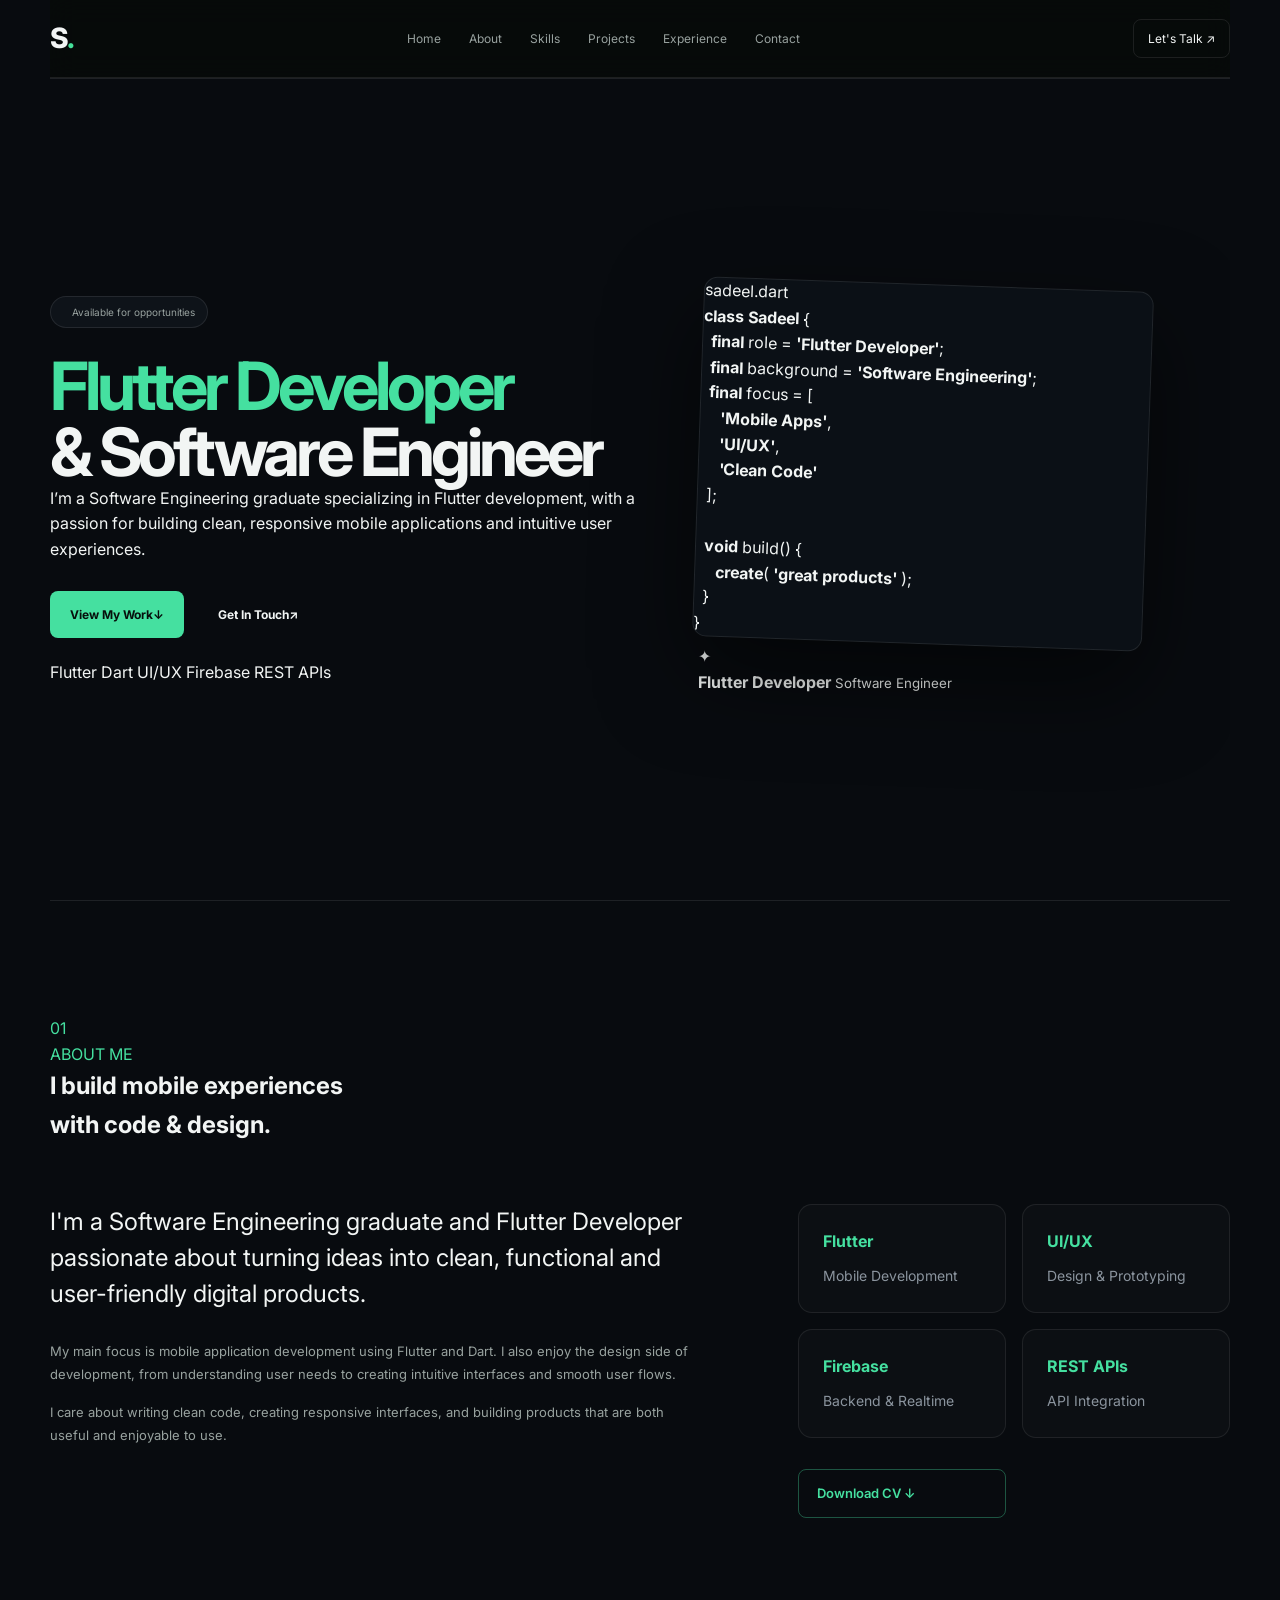
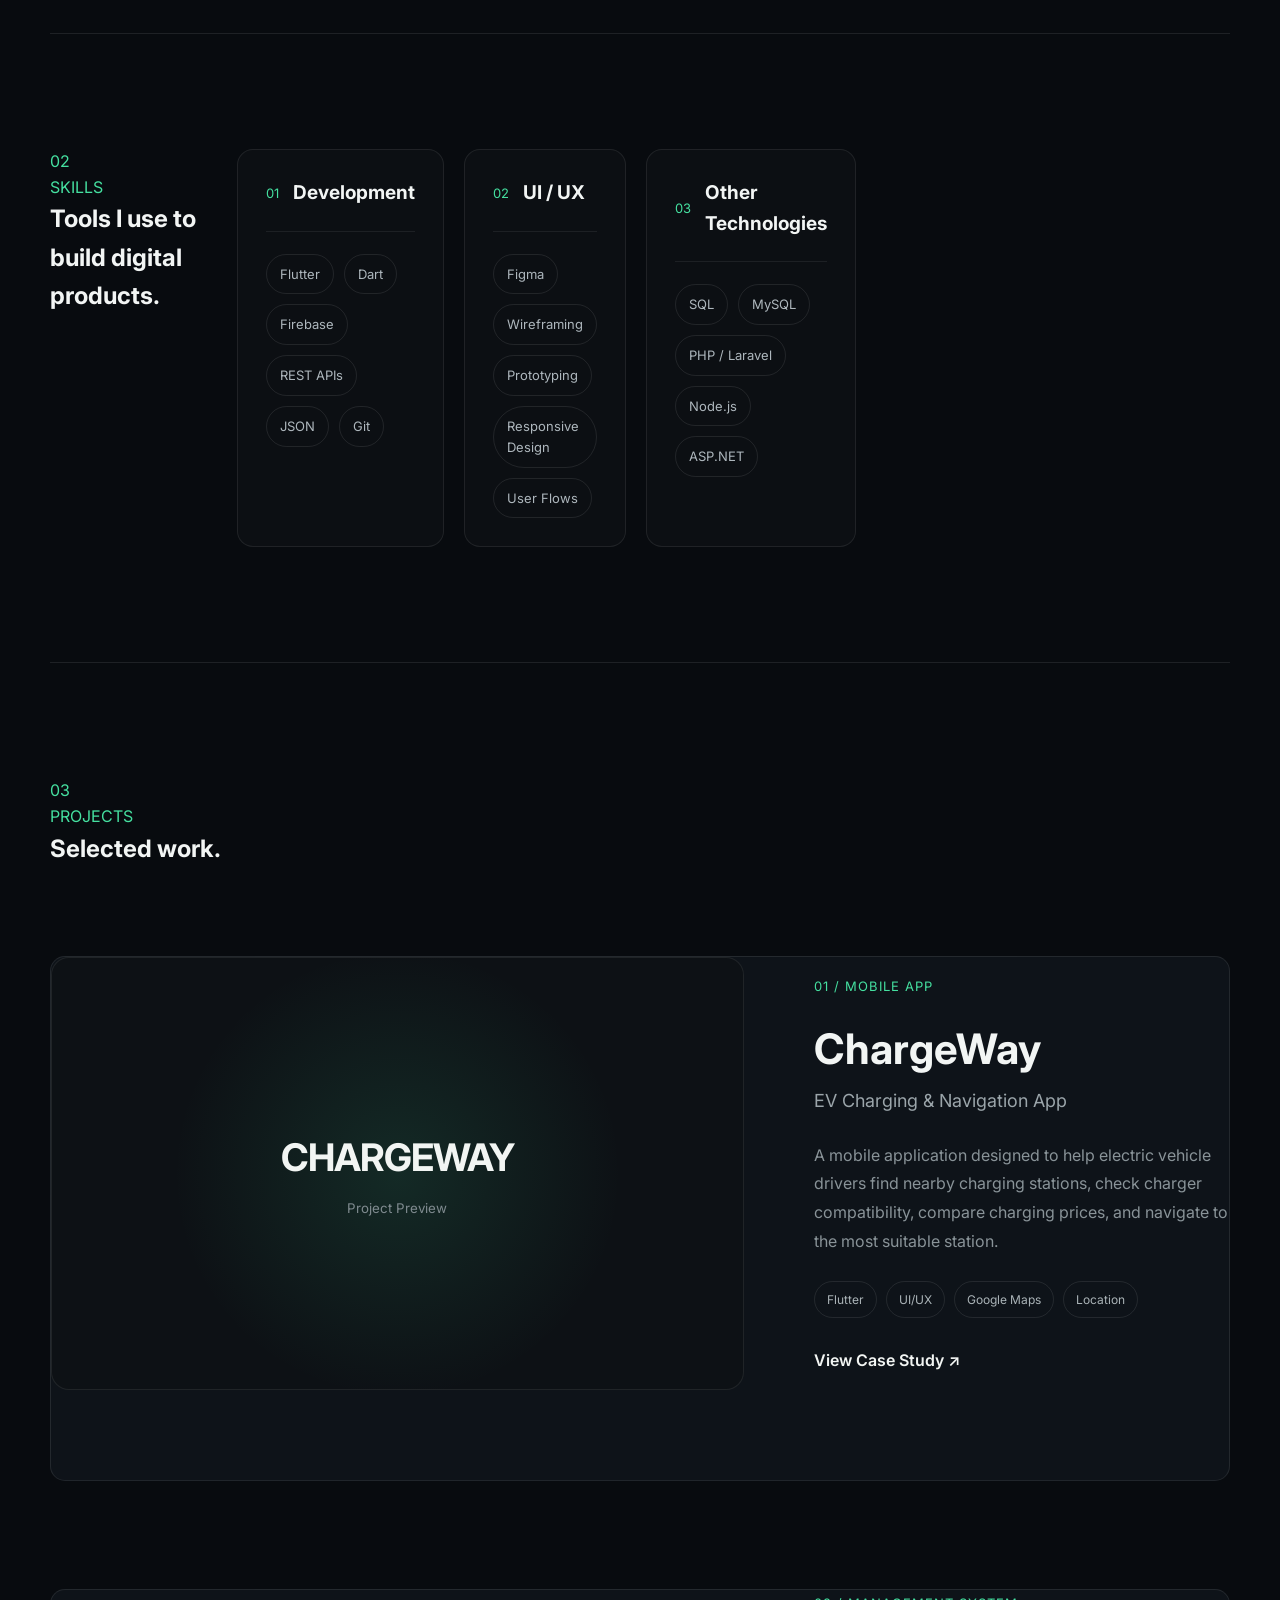
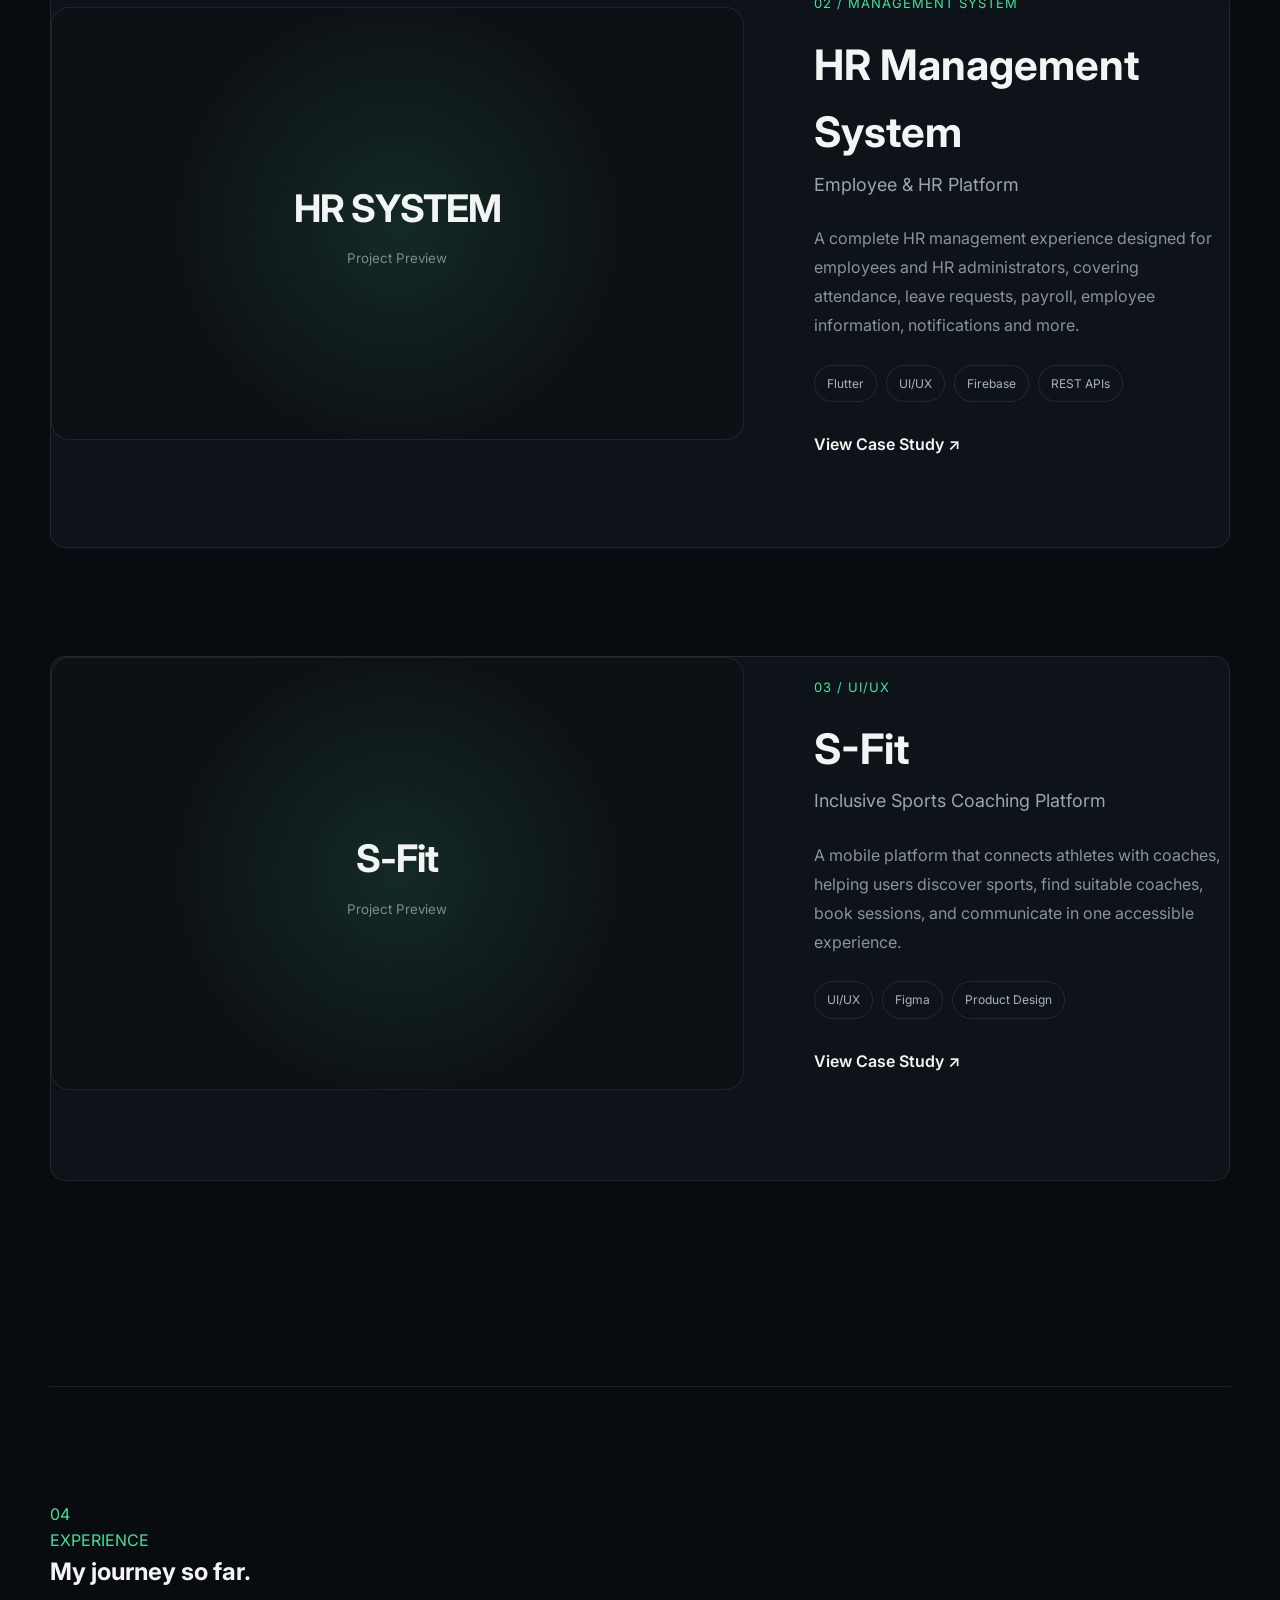
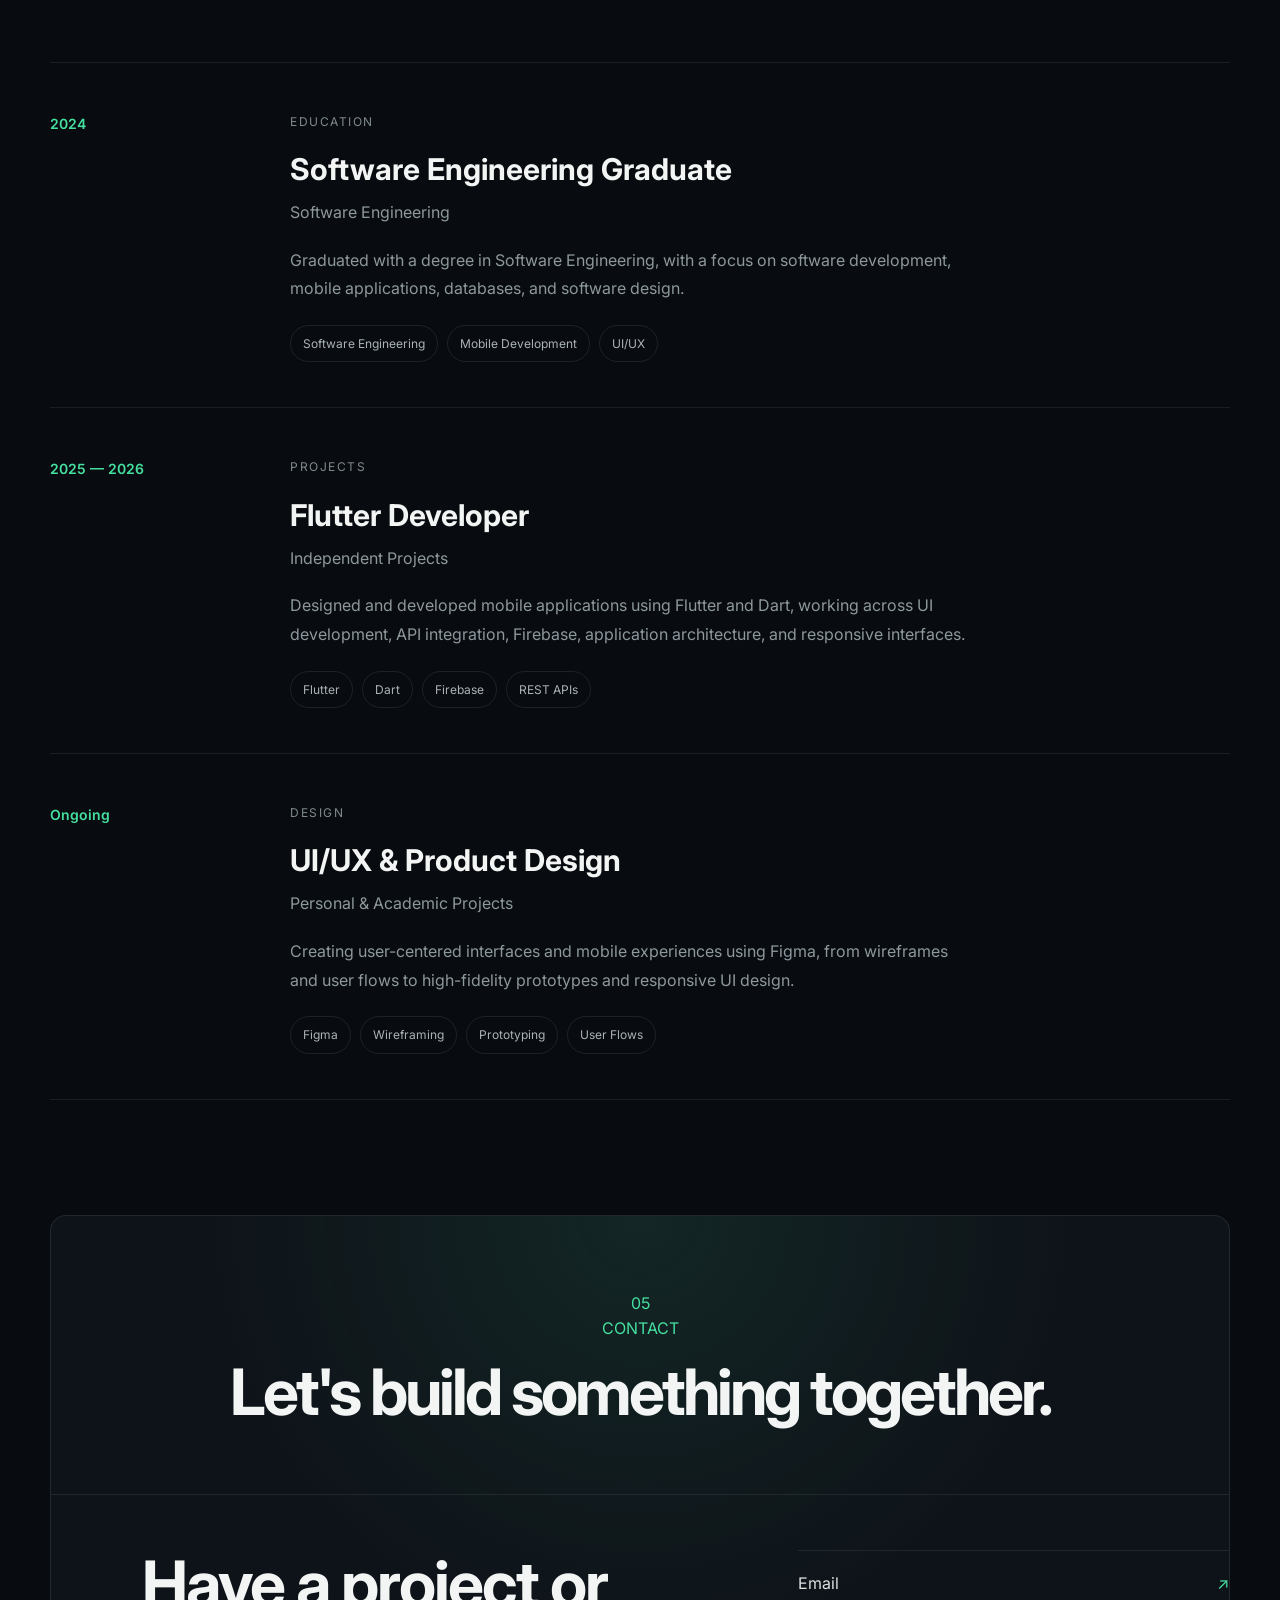
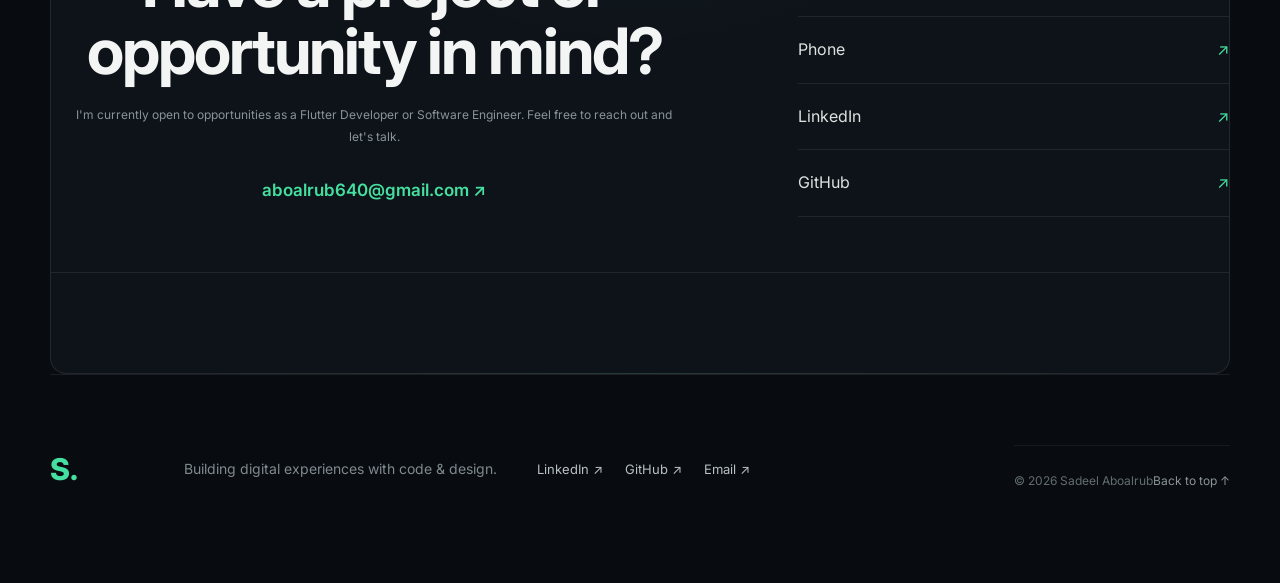
==== index.html @ 44dd0bc0 "Update portfolio projects" ====
<!DOCTYPE html>
<html lang="en">

<head>
  <meta charset="UTF-8">
  <meta name="viewport" content="width=device-width, initial-scale=1.0">
  <meta name="description" content="Sadeel — Software Engineer, Flutter Developer and UI/UX Designer">
  <title>Sadeel | Software Engineer & Flutter Developer</title>
  <link rel="preconnect" href="https://fonts.googleapis.com">
  <link rel="preconnect" href="https://fonts.gstatic.com" crossorigin>
  <link href="https://fonts.googleapis.com/css2?family=Inter:wght@400;500;600;700;800&display=swap" rel="stylesheet">
  <link rel="stylesheet" href="style.css">
</head>

<body>
  <header class="navbar">
    <a href="#home" class="logo">S<span>.</span></a>
    <nav>
      <a href="#home">Home</a>
      <a href="#about">About</a><a href="#skills">Skills</a>
      <a href="#projects">Projects</a>
      <a href="#experience">Experience</a>
      <a href="#contact">Contact</a>
    </nav>
    <a href="#contact" class="nav-btn">Let's Talk ↗</a>
  </header>

  <main>
    <section id="home" class="hero section">
      <div class="hero-content">

        <div class="eyebrow">
          <span class="status-dot"></span>
          Available for opportunities
        </div>

        <h1>
          <span>Flutter Developer</span><br>
          & Software Engineer
        </h1>

        <p class="hero-text">
          I’m a Software Engineering graduate specializing in Flutter development,
          with a passion for building clean, responsive mobile applications
          and intuitive user experiences.
        </p>
        <div>

        </div>
        <div class="hero-actions">
          <a href="#projects" class="btn btn-primary">
            View My Work <span>↓</span>
          </a>

          <a href="#contact" class="btn btn-secondary">
            Get In Touch <span>↗</span>
          </a>
        </div>

        <div class="hero-stack">
          <span>Flutter</span>
          <span>Dart</span>
          <span>UI/UX</span>
          <span>Firebase</span>
          <span>REST APIs</span>
        </div>

      </div>

      <div class="hero-visual">

        <div class="visual-glow"></div>

        <div class="code-card">

          <div class="window-bar">
            <i></i>
            <i></i>
            <i></i>
            <span>sadeel.dart</span>
          </div>

          <div class="code-body">
            <p><b class="purple">class</b> <b class="blue">Sadeel</b> {</p>

            <p>
              &nbsp;&nbsp;<b class="purple">final</b>
              role =
              <b class="green">'Flutter Developer'</b>;
            </p>

            <p>
              &nbsp;&nbsp;<b class="purple">final</b>
              background =
              <b class="green">'Software Engineering'</b>;
            </p>

            <p>&nbsp;&nbsp;<b class="purple">final</b> focus = [</p>

            <p>
              &nbsp;&nbsp;&nbsp;&nbsp;
              <b class="green">'Mobile Apps'</b>,
            </p>

            <p>
              &nbsp;&nbsp;&nbsp;&nbsp;
              <b class="green">'UI/UX'</b>,
            </p>

            <p>
              &nbsp;&nbsp;&nbsp;&nbsp;
              <b class="green">'Clean Code'</b>
            </p>

            <p>&nbsp;&nbsp;];</p>

            <p>&nbsp;</p>

            <p>&nbsp;&nbsp;<b class="purple">void</b> build() {</p>

            <p>
              &nbsp;&nbsp;&nbsp;&nbsp;
              <b class="blue">create</b>(
              <b class="green">'great products'</b>
              );
            </p>

            <p>&nbsp;&nbsp;}</p>

            <p>}</p>
          </div>

        </div>

        <div class="floating-card">
          <span class="mini-icon">✦</span>

          <div>
            <strong>Flutter Developer</strong>
            <small>Software Engineer</small>
          </div>
        </div>

      </div>
    </section>

    <!-- ABOUT -->
    <section id="about" class="section about">
      <div class="section-heading">
        <span class="section-number">01</span>

        <div>
          <span class="label">ABOUT ME</span>
          <h2>I build mobile experiences<br>with code & design.</h2>
        </div>
      </div>

      <div class="about-grid">

        <div class="about-copy">
          <p class="lead">
            I'm a Software Engineering graduate and Flutter Developer
            passionate about turning ideas into clean, functional and
            user-friendly digital products.
          </p>

          <p>
            My main focus is mobile application development using Flutter
            and Dart. I also enjoy the design side of development, from
            understanding user needs to creating intuitive interfaces
            and smooth user flows.
          </p>

          <p>
            I care about writing clean code, creating responsive interfaces,
            and building products that are both useful and enjoyable to use.
          </p>
        </div>

        <div class="about-stats">

          <div class="stat">
            <strong>Flutter</strong>
            <span>Mobile Development</span>
          </div>

          <div class="stat">
            <strong>UI/UX</strong>
            <span>Design & Prototyping</span>
          </div>

          <div class="stat">
            <strong>Firebase</strong>
            <span>Backend & Realtime</span>
          </div>

          <div class="stat">
            <strong>REST APIs</strong>
            <span>API Integration</span>
          </div>
          <a href="assets/CV.pdf" download class="cv-button">
            Download CV ↓
          </a>
        </div>

      </div>
    </section>

    <!-- SKILLS -->
    <section id="skills" class="section skills">

      <div class="section-heading">
        <span class="section-number">02</span>

        <div>
          <span class="label">SKILLS</span>
          <h2>Tools I use to<br>build digital products.</h2>
        </div>
      </div>

      <div class="skills-grid">

        <!-- DEVELOPMENT -->
        <div class="skill-group">
          <div class="skill-group-header">
            <span>01</span>
            <h3>Development</h3>
          </div>

          <div class="skill-list">
            <span>Flutter</span>
            <span>Dart</span>
            <span>Firebase</span>
            <span>REST APIs</span>
            <span>JSON</span>
            <span>Git</span>
          </div>
        </div>

        <!-- UI / UX -->
        <div class="skill-group">
          <div class="skill-group-header">
            <span>02</span>
            <h3>UI / UX</h3>
          </div>

          <div class="skill-list">
            <span>Figma</span>
            <span>Wireframing</span>
            <span>Prototyping</span>
            <span>Responsive Design</span>
            <span>User Flows</span>
          </div>
        </div>

        <!-- OTHER -->
        <div class="skill-group">
          <div class="skill-group-header">
            <span>03</span>
            <h3>Other Technologies</h3>
          </div>

          <div class="skill-list">
            <span>SQL</span>
            <span>MySQL</span>
            <span>PHP / Laravel</span>
            <span>Node.js</span>
            <span>ASP.NET</span>
          </div>
        </div>

      </div>

    </section>

    <section id="projects" class="section projects">

      <div class="section-heading">
        <span class="section-number">03</span>

        <div>
          <span class="label">PROJECTS</span>
          <h2>Selected work.</h2>
        </div>
      </div>

      <article class="project featured-project">

        <div class="project-image">
          <div class="project-placeholder">
            <span>CHARGEWAY</span>
            <small>Project Preview</small>
          </div>
        </div>

        <div class="project-info">

          <span class="project-number">01 / MOBILE APP</span>

          <h3>ChargeWay</h3>

          <h4>EV Charging & Navigation App</h4>

          <p>
            A mobile application designed to help electric vehicle
            drivers find nearby charging stations, check charger
            compatibility, compare charging prices, and navigate
            to the most suitable station.
          </p>

          <div class="project-tags">
            <span>Flutter</span>
            <span>UI/UX</span>
            <span>Google Maps</span>
            <span>Location</span>
          </div>

          <a href="chargeway.html" class="project-link">
            View Case Study ↗
          </a>

        </div>

      </article>


      <article class="project featured-project">

        <div class="project-image">
          <div class="project-placeholder">
            <span>HR SYSTEM</span>
            <small>Project Preview</small>
          </div>
        </div>

        <div class="project-info">

          <span class="project-number">02 / MANAGEMENT SYSTEM</span>

          <h3>HR Management System</h3>

          <h4>Employee & HR Platform</h4>

          <p>
            A complete HR management experience designed for employees
            and HR administrators, covering attendance, leave requests,
            payroll, employee information, notifications and more.
          </p>

          <div class="project-tags">
            <span>Flutter</span>
            <span>UI/UX</span>
            <span>Firebase</span>
            <span>REST APIs</span>
          </div>

          <a href="hr-system.html" class="project-link">
            View Case Study ↗
          </a>

        </div>

      </article>


      <!-- PROJECT 03 -->
      <article class="project featured-project">

        <div class="project-image">
          <div class="project-placeholder">
            <span>S-Fit</span>
            <small>Project Preview</small>
          </div>
        </div>

        <div class="project-info">

          <span class="project-number">03 / UI/UX</span>

          <h3>S-Fit</h3>

          <h4>Inclusive Sports Coaching Platform</h4>

          <p>
            A mobile platform that connects athletes with coaches,
            helping users discover sports, find suitable coaches,
            book sessions, and communicate in one accessible experience.
          </p>
          <div class="project-tags">
            <span>UI/UX</span>
            <span>Figma</span>
            <span>Product Design</span>
          </div>

          <a href="sfit.html" class="project-link">
            View Case Study ↗
          </a>

        </div>

      </article>

    </section>

    <!-- EXPERIENCE -->
    <section id="experience" class="section experience">

      <div class="section-heading">
        <span class="section-number">04</span>

        <div>
          <span class="label">EXPERIENCE</span>
          <h2>My journey so far.</h2>
        </div>
      </div>

      <div class="experience-list">

        <article class="experience-item">

          <div class="experience-date">
            2024
          </div>

          <div class="experience-content">

            <span class="experience-type">
              EDUCATION
            </span>

            <h3>Software Engineering Graduate</h3>

            <h4>Software Engineering</h4>

            <p>
              Graduated with a degree in Software Engineering,
              with a focus on software development, mobile applications,
              databases, and software design.
            </p>

            <div class="experience-tags">
              <span>Software Engineering</span>
              <span>Mobile Development</span>
              <span>UI/UX</span>
            </div>

          </div>

        </article>


        <!-- EXPERIENCE 02 -->
        <article class="experience-item">

          <div class="experience-date">
            2025 — 2026
          </div>

          <div class="experience-content">

            <span class="experience-type">
              PROJECTS
            </span>

            <h3>Flutter Developer</h3>

            <h4>Independent Projects</h4>

            <p>
              Designed and developed mobile applications using Flutter
              and Dart, working across UI development, API integration,
              Firebase, application architecture, and responsive interfaces.
            </p>

            <div class="experience-tags">
              <span>Flutter</span>
              <span>Dart</span>
              <span>Firebase</span>
              <span>REST APIs</span>
            </div>

          </div>

        </article>


        <!-- EXPERIENCE 03 -->
        <article class="experience-item">

          <div class="experience-date">
            Ongoing
          </div>

          <div class="experience-content">

            <span class="experience-type">
              DESIGN
            </span>

            <h3>UI/UX & Product Design</h3>

            <h4>Personal & Academic Projects</h4>

            <p>
              Creating user-centered interfaces and mobile experiences
              using Figma, from wireframes and user flows to high-fidelity
              prototypes and responsive UI design.
            </p>

            <div class="experience-tags">
              <span>Figma</span>
              <span>Wireframing</span>
              <span>Prototyping</span>
              <span>User Flows</span>
            </div>

          </div>

        </article>

      </div>

    </section>

    <!-- CONTACT -->
    <section id="contact" class="section contact">

      <div class="section-heading">
        <span class="section-number">05</span>

        <div>
          <span class="label">CONTACT</span>
          <h2>Let's build something together.</h2>
        </div>
      </div>

      <div class="contact-content">

        <div class="contact-intro">

          <h3>
            Have a project or opportunity in mind?
          </h3>

          <p>
            I'm currently open to opportunities as a
            Flutter Developer or Software Engineer.
            Feel free to reach out and let's talk.
          </p>

          <a href="mailto:aboalrub640@gmail.com" class="contact-email">
            aboalrub640@gmail.com ↗
          </a>

        </div>


        <div class="contact-links">

          <a href="mailto:aboalrub640@gmail.com" class="contact-link">
            <span>Email</span>
            <span>↗</span>
          </a>

          <a href="tel:+962797014481" class="contact-link">
            <span>Phone</span>
            <span>↗</span>
          </a>

          <a href="https://www.linkedin.com/in/sadeel-aboalrub-88b083426" target="_blank" rel="noopener noreferrer"
            class="contact-link">
            <span>LinkedIn</span>
            <span>↗</span>
          </a>

          <a href="https://github.com/SadeelAboalrub" target="_blank" rel="noopener noreferrer" class="contact-link">
            <span>GitHub</span>
            <span>↗</span>
          </a>

        </div>

      </div>

    </section>
  </main>
  <!-- FOOTER -->
  <footer class="footer">

    <div class="footer-top">

      <a href="#home" class="footer-logo">
        S.
      </a>

      <p>
        Building digital experiences with code & design.
      </p>

      <div class="footer-socials">

        <a href="https://www.linkedin.com/in/sadeel-aboalrub-88b083426" target="_blank" rel="noopener noreferrer">
          LinkedIn ↗
        </a>

        <a href="https://github.com/SadeelAboalrub" target="_blank" rel="noopener noreferrer">
          GitHub ↗
        </a>

        <a href="mailto:aboalrub640@gmail.com">
          Email ↗
        </a>

      </div>

    </div>

    <div class="footer-bottom">

      <span>
        © 2026 Sadeel Aboalrub
      </span>

      <a href="#home">
        Back to top ↑
      </a>

    </div>

  </footer>
</body>

</html>
---- style.css ----
:root {--bg: #080b0f;--surface: #0e1319;--surface2: #131a22;--border: rgba(255, 255, 255, .09);--text: #f2f5f4;--muted: #98a29f;--green: #45e09a;--greenDark: #173f30;--purple: #c18cff;--blue: #73a8ff;--max: 1180px
;--accent: #45e0a0;--accent-dark: #20b879;}

* {
    box-sizing: border-box;
    margin: 0;
    padding: 0
}

html {scroll-behavior: smooth;}

body {
    background: var(--bg);
    color: var(--text);
    font-family: Inter, sans-serif;
    line-height: 1.6;
    overflow-x: hidden
}

a {
    color: inherit;
    text-decoration: none
}

::selection {
    background: var(--green);
    color: #06110c
}

.wrap {
    width: min(var(--max), calc(100% - 48px));
    margin: auto
}

.navbar {
    height: 78px;
    width: min(var(--max), calc(100% - 48px));
    margin: auto;
    border-bottom: 1px solid var(--border);
    display: flex;
    align-items: center;
    justify-content: space-between;
    position: sticky;
    top: 0;
    z-index: 1000;
    backdrop-filter: blur(14px);
    -webkit-backdrop-filter: blur(14px);
    background: rgba(7, 10, 9, 0.82);
}

.logo {
    font-size: 28px;
    font-weight: 800;
    letter-spacing: -2px
}

.logo span,
.heading small,
.info>small,
.timeline>article>small {
    color: var(--green)
}

nav {
    display: flex;
    gap: 28px
}

nav a {
    font-size: 12px;
    color: var(--muted);
    transition: .2s
}

nav a:hover {
    color: var(--text)
}

.nav-btn {
    font-size: 12px;
    border: 1px solid var(--border);
    padding: 9px 14px;
    border-radius: 8px
}

.nav-btn:hover {
    border-color: var(--green);
    color: var(--green)
}

.hero {min-height: calc(100vh - 78px);display: grid;grid-template-columns: 1.05fr 0.95fr;align-items: center;gap: 60px;padding-top: 60px
;width: min(1180px, calc(100% - 48px)) !important;margin: 0 auto !important;padding-left: 0 !important;padding-right: 0 !important;overflow: hidden;}

.eyebrow {
    display: inline-flex;
    gap: 9px;
    align-items: center;
    border: 1px solid var(--border);
    background: var(--surface);
    border-radius: 50px;
    padding: 7px 12px;
    color: var(--muted);
    font-size: 10px;
    margin-bottom: 25px
}

.eyebrow i {
    width: 7px;
    height: 7px;
    background: var(--green);
    border-radius: 50%;
    box-shadow: 0 0 14px var(--green)
}

h1 {
    font-size: clamp(50px, 6.2vw, 84px);
    line-height: .98;
    letter-spacing: -5px
}

h1 em,
.contact h2 em {
    font-style: normal;
    color: var(--green)
}

.hero-p {
    max-width: 600px;
    color: var(--muted);
    font-size: 15px;
    margin: 27px 0 30px
}

.hero-p b {
    color: var(--text)
}

.actions {
    display: flex;
    gap: 10px;
    flex-wrap: wrap
}

.btn {
    padding: 12px 17px;
    border-radius: 8px;
    font-size: 12px;
    font-weight: 700
}

.primary {
    background: var(--green);
    color: #06110c
}

.ghost {
    border: 1px solid var(--border)
}

.ghost:hover {
    border-color: var(--green)
}

.stack {
    display: flex;
    gap: 7px;
    flex-wrap: wrap;
    margin-top: 38px
}

.stack span,
.tags span {
    font-size: 9px;
    color: #b7c0bd;
    border: 1px solid var(--border);
    background: #ffffff05;
    border-radius: 50px;
    padding: 5px 9px
}

.hero-art {
    min-height: 480px;
    display: grid;
    place-items: center;
    position: relative
}

.glow {
    position: absolute;
    width: 280px;
    height: 280px;
    background: var(--green);
    filter: blur(130px);
    opacity: .08
}

.code-card {
    width: min(450px, 100%);
    background: #0b1016;
    border: 1px solid var(--border);
    border-radius: 14px;
    overflow: hidden;
    transform: rotate(2deg);
    box-shadow: 0 35px 90px #0008
}

.window {
    height: 40px;
    border-bottom: 1px solid var(--border);
    display: flex;
    align-items: center;
    gap: 6px;
    padding: 0 14px;
    color: #68736f;
    font-size: 9px
}

.window b {
    width: 7px;
    height: 7px;
    border-radius: 50%;
    background: #3b4542
}

.window span {
    margin-left: 9px
}

pre {
    padding: 27px;
    font: 12px/2 "Courier New", monospace;
    color: #abb5b1;
    white-space: pre-wrap
}

code i {
    color: var(--purple);
    font-style: normal
}

code strong {
    color: var(--blue)
}

code mark {
    color: var(--green);
    background: none
}

.float {
    position: absolute;
    bottom: 35px;
    left: 0;
    display: flex;
    gap: 10px;
    align-items: center;
    padding: 10px 13px;
    border: 1px solid var(--border);
    border-radius: 10px;
    background: #0f141aeF;
    backdrop-filter: blur(12px)
}

.float>span {
    width: 31px;
    height: 31px;
    display: grid;
    place-items: center;
    background: var(--greenDark);
    color: var(--green);
    border-radius: 8px
}

.float b,
.float small {
    display: block
}

.float b {
    font-size: 10px
}

.float small {
    font-size: 9px;
    color: var(--muted)
}

.section {
    padding: 115px 0;
    border-top: 1px solid var(--border)
}

.heading {
    margin-bottom: 50px
}

.heading small,
.info>small,
.timeline>article>small,
.contact>small {
    font-size: 10px;
    letter-spacing: 1.8px;
    font-weight: 700
}

.heading h2 {
    font-size: clamp(34px, 4vw, 52px);
    line-height: 1.05;
    letter-spacing: -2.5px;
    margin-top: 8px
}

.about-grid {display: grid;grid-template-columns: 1.2fr 0.8fr;gap: 100px;width: 100%;align-items: start;}

.about-grid .lead {
    font-size: 23px;
    line-height: 1.5;
    color: var(--text);
    margin-bottom: 22px
}

.about-grid p:not(.lead) {
    font-size: 13px;
    color: var(--muted);
    margin-bottom: 14px
}

.stats {
    display: grid;
    grid-template-columns: 1fr 1fr;
    border: 1px solid var(--border);
    gap: 1px;
    background: var(--border)
}

.stats div {
    background: var(--surface);
    padding: 25px;
    min-height: 120px
}

.stats b,
.stats small {
    display: block
}

.stats b {
    font-size: 18px
}

.stats small {
    font-size: 10px;
    color: var(--muted);
    margin-top: 6px
}

.skills {display: grid;grid-template-columns: repeat(4, 1fr);gap: 12px
;width: min(1180px, calc(100% - 48px)) !important;margin: 0 auto !important;padding-left: 0 !important;padding-right: 0 !important;}

.skills article {
    background: var(--surface);
    border: 1px solid var(--border);
    padding: 25px 21px;
    border-radius: 12px;
    min-height: 235px;
    transition: .25s
}

.skills article:hover {
    transform: translateY(-4px);
    border-color: #45e09a55
}

.skills article>span {
    display: grid;
    place-items: center;
    width: 38px;
    height: 38px;
    border-radius: 9px;
    background: var(--greenDark);
    color: var(--green);
    margin-bottom: 26px
}

.skills h3 {
    font-size: 14px;
    margin-bottom: 12px
}

.skills p {
    font-size: 11px;
    color: var(--muted)
}

.projects {display: flex;flex-direction: column;gap: 18px
;width: min(1180px, calc(100% - 48px)) !important;margin: 0 auto !important;padding-left: 0 !important;padding-right: 0 !important;}

.project {
    display: grid;
    grid-template-columns: 1.05fr .95fr;
    overflow: hidden;
    background: var(--surface);
    border: 1px solid var(--border);
    border-radius: 15px;
    transition: .25s
}

.project:hover {
    border-color: #45e09a4d
}

.visual {
    min-height: 370px;
    display: flex;
    align-items: center;
    justify-content: center;
    overflow: hidden
}

.chargeway {
    background: radial-gradient(circle, #183c2f, #0b1116 65%)
}

.hr {
    background: radial-gradient(circle, #192e3d, #0d141c 65%)
}

.shop {
    background: radial-gradient(circle, #302a3f, #121017 65%)
}

.phone {
    width: 140px;
    height: 285px;
    background: #f5f8f7;
    border: 5px solid #202b2c;
    border-radius: 22px;
    padding: 8px;
    box-shadow: 0 25px 50px #0007
}

.p1 {
    transform: rotate(-8deg) translateX(24px);
    z-index: 2
}

.p2 {
    transform: rotate(8deg) translateX(-15px) translateY(14px)
}

.screen {
    height: 100%;
    background: #f5f8f7;
    color: #13201a;
    border-radius: 14px;
    padding: 23px 11px;
    display: flex;
    flex-direction: column;
    align-items: center;
    gap: 7px;
    font-size: 10px
}

.screen>strong {
    width: 37px;
    height: 37px;
    display: grid;
    place-items: center;
    background: #1aae63;
    color: #fff;
    border-radius: 50%;
    margin-bottom: 10px
}

.screen small {
    color: #77817d
}

.screen.light {
    align-items: flex-start
}

.map {
    width: 100%;
    height: 100px;
    background: linear-gradient(35deg, transparent 45%, #cbd5d0 46% 48%, transparent 49%), #e9efec;
    border-radius: 8px;
    margin-top: 15px
}

.lines {
    width: 100%;
    height: 75px;
    background: #e5ebe8;
    border-radius: 8px;
    margin-top: 15px
}

.bar {
    width: 100%;
    height: 27px;
    background: #1aae63;
    border-radius: 7px;
    margin-top: auto
}

.dashboard {
    width: 82%;
    height: 220px;
    background: #101a23;
    border: 1px solid #ffffff14;
    border-radius: 10px;
    padding: 18px;
    box-shadow: 0 30px 70px #0007
}

.cards {
    display: flex;
    gap: 7px;
    margin-top: 18px
}

.cards i {
    height: 42px;
    flex: 1;
    background: #172631;
    border-radius: 5px
}

.chart {
    height: 72px;
    display: flex;
    align-items: flex-end;
    gap: 7px;
    border-bottom: 1px solid #25343c;
    margin-top: 10px;
    padding: 0 8px
}

.chart i {
    width: 12px;
    background: var(--green);
    opacity: .65;
    border-radius: 3px 3px 0 0
}

.chart i:nth-child(1) {
    height: 35%
}

.chart i:nth-child(2) {
    height: 55%
}

.chart i:nth-child(3) {
    height: 42%
}

.chart i:nth-child(4) {
    height: 75%
}

.chart i:nth-child(5) {
    height: 58%
}

.chart i:nth-child(6) {
    height: 90%
}

.rows {
    display: flex;
    gap: 6px;
    margin-top: 12px
}

.rows i {
    height: 6px;
    background: #25333c;
    border-radius: 4px;
    flex: 1
}

.shop-card {
    width: 210px;
    min-height: 240px;
    background: #f5f1ea;
    color: #1b1817;
    border-radius: 13px;
    padding: 19px;
    display: flex;
    flex-direction: column;
    box-shadow: 0 30px 60px #0007
}

.shop-card div {
    height: 120px;
    background: linear-gradient(135deg, #d5c7b3, #8e7961);
    border-radius: 8px;
    margin-bottom: 17px
}

.shop-card small {
    font-size: 8px;
    color: #81766d
}

.shop-card b {
    font-size: 14px;
    margin: 5px 0
}

.shop-card strong {
    font-size: 12px
}

.info {
    padding: 45px;
    display: flex;
    flex-direction: column;
    justify-content: center
}

.info h3 {
    font-size: 32px;
    letter-spacing: -1.5px;
    margin: 8px 0 13px
}

.info p {
    font-size: 12px;
    color: var(--muted);
    max-width: 480px;
    margin-bottom: 20px
}

.tags {
    display: flex;
    gap: 6px;
    flex-wrap: wrap
}

.info>a {
    color: var(--green);
    font-size: 11px;
    font-weight: 700;
    margin-top: 25px
}

.timeline {
    max-width: 800px;
    margin-left: 70px;
    border-left: 1px solid var(--border);
    padding-left: 44px
}

.timeline article {
    position: relative;
    padding-bottom: 55px
}

.timeline article>i {
    position: absolute;
    width: 9px;
    height: 9px;
    border-radius: 50%;
    background: var(--green);
    left: -49px;
    top: 4px;
    box-shadow: 0 0 18px #45e09a55
}

.timeline article h3 {
    font-size: 21px;
    margin-top: 7px
}

.timeline article>b {
    font-size: 12px;
    color: #aeb8b4;
    font-weight: 500
}

.timeline article p {
    font-size: 12px;
    color: var(--muted);
    max-width: 650px;
    margin-top: 10px
}

.contact {text-align: center;padding: 75px 20px;border: 1px solid var(--border);border-radius: 16px;background: radial-gradient(circle at 50% 0, #45e09a18, transparent 45%), var(--surface)
;width: min(1180px, calc(100% - 48px)) !important;margin: 0 auto !important;padding-left: 0 !important;padding-right: 0 !important;padding-bottom: 100px !important;}

.contact h2 {
    font-size: clamp(40px, 5vw, 68px);
    line-height: 1;
    letter-spacing: -3px;
    margin: 18px 0
}

.contact p {
    max-width: 520px;
    margin: 0 auto 25px;
    font-size: 12px;
    color: var(--muted)
}

.email {
    display: inline-block;
    border-bottom: 1px solid var(--green);
    padding-bottom: 5px;
    font-size: 13px
}

.social {
    display: flex;
    justify-content: center;
    gap: 20px;
    margin-top: 27px
}

.social a {
    font-size: 11px;
    color: var(--muted)
}

.social a:hover {
    color: var(--green)
}

footer {
    padding: 25px 0 35px;
    border-top: 1px solid var(--border);
    display: flex;
    justify-content: space-between;
    color: #68716e;
    font-size: 9px
}

@media(max-width:950px) {nav {
        display: none
    }.hero {
        grid-template-columns: 1fr;
        padding-top: 70px
    }.skills {
        grid-template-columns: 1fr 1fr
    }.about-grid {
        grid-template-columns: 1fr;
        gap: 45px
    }.project {
        grid-template-columns: 1fr
    }.visual {
        min-height: 320px
    }}

@media(max-width:600px) {.wrap,
    .navbar {
        width: calc(100% - 30px)
    }.section {
        padding: 80px 0
    }h1 {
        font-size: 49px;
        letter-spacing: -3px
    }.hero-art {
        min-height: 350px
    }.code-card {
        transform: none
    }.float {
        bottom: 10px
    }.skills {
        grid-template-columns: 1fr
    }.stats {
        grid-template-columns: 1fr
    }.info {
        padding: 30px 24px
    }.info h3 {
        font-size: 27px
    }.timeline {
        margin-left: 20px;
        padding-left: 25px
    }.timeline article>i {
        left: -30px
    }footer {
        width: calc(100% - 30px);
        flex-direction: column;
        gap: 7px
    }}

/* ===== FINAL HERO ALIGNMENT FIX ===== */



.hero-content {
    width: 100%;
    min-width: 0;
}

.hero-visual {
    width: 100%;
    min-width: 0;
}

.hero h1 {
    max-width: 680px;
    font-size: clamp(48px, 5.2vw, 72px);
    line-height: 1;
    letter-spacing: -4px;
}

.hero-text {
    max-width: 600px;
}

@media (max-width: 950px) {.hero {
        width: min(100% - 30px, 1180px) !important;
        grid-template-columns: 1fr;
        gap: 40px;
    }}

@media (max-width: 600px) {.hero {
        width: calc(100% - 30px) !important;
    }.hero h1 {
        font-size: 46px;
        letter-spacing: -3px;
    }}

/* =========================
   ABOUT SECTION FIX
   ========================= */

.about {
    width: min(1180px, calc(100% - 48px)) !important;
    margin: 0 auto !important;
    padding-left: 0 !important;
    padding-right: 0 !important;
}

.about .section-heading {
    width: 100%;
    margin-bottom: 60px;
}



.about-copy {
    max-width: 700px;
}

.about-copy .lead {
    font-size: 24px;
    line-height: 1.5;
    margin-bottom: 28px;
}

.about-copy p {
    line-height: 1.8;
    margin-bottom: 20px;
}

.about-stats {
    display: grid;
    grid-template-columns: 1fr 1fr;
    gap: 16px;
}

.about-stats .stat {
    padding: 24px;
    border: 1px solid rgba(255, 255, 255, 0.08);
    border-radius: 14px;
    background: rgba(255, 255, 255, 0.02);
}

.about-stats .stat strong {display: block;margin-bottom: 8px;color: var(--accent) !important;}

.about-stats .stat span {
    color: #8b949e;
    font-size: 14px;
}

@media (max-width: 900px) {.about {
        width: min(100% - 30px, 1180px) !important;
    }.about-grid {
        grid-template-columns: 1fr;
        gap: 50px;
    }}

@media (max-width: 600px) {.about-stats {
        grid-template-columns: 1fr;
    }}





.hero h1 span,
.section-number,
.label,
.about .section-number,
.about .label {
    color: var(--accent) !important;
}

.btn-primary {
    background: var(--accent) !important;
    color: #07100c !important;
}

.btn-primary:hover {
    background: var(--accent-dark) !important;
}

.status-dot {
    background: var(--accent) !important;
    box-shadow: 0 0 12px rgba(69, 224, 160, 0.5);
}

.hero-stack span:hover {
    border-color: var(--accent) !important;
    color: var(--accent) !important;
}




a:hover {
    color: var(--accent) !important;
}




.skills-grid {
    display: grid;
    grid-template-columns: repeat(3, 1fr);
    gap: 20px;
}

.skill-group {
    border: 1px solid rgba(255, 255, 255, 0.08);
    border-radius: 16px;
    padding: 28px;
    background: rgba(255, 255, 255, 0.02);
    transition: transform 0.25s ease, border-color 0.25s ease;
}

.skill-group:hover {
    transform: translateY(-4px);
    border-color: rgba(69, 224, 160, 0.35);
}

.skill-group-header {
    display: flex;
    align-items: center;
    gap: 14px;
    padding-bottom: 22px;
    margin-bottom: 22px;
    border-bottom: 1px solid rgba(255, 255, 255, 0.07);
}

.skill-group-header span {
    color: var(--accent) !important;
    font-size: 13px;
}

.skill-group-header h3 {
    margin: 0;
    font-size: 19px;
}

.skill-list {
    display: flex;
    flex-wrap: wrap;
    gap: 10px;
}

.skill-list span {
    padding: 9px 13px;
    border: 1px solid rgba(255, 255, 255, 0.09);
    border-radius: 999px;
    color: #aeb7bd;
    font-size: 13px;
    transition: all 0.2s ease;
}

.skill-list span:hover {
    color: var(--accent);
    border-color: var(--accent);
}

@media (max-width: 900px) {.skills {
        width: min(100% - 30px, 1180px) !important;
    }.skills-grid {
        grid-template-columns: 1fr;
    }}




.projects .section-heading {
    margin-bottom: 70px;
}

.featured-project {
    display: grid;
    grid-template-columns: 1.25fr 0.75fr;
    gap: 70px;
    align-items: center;

    padding: 0 0 90px;
    margin-bottom: 90px;

    border-bottom: 1px solid rgba(255, 255, 255, 0.08);
}

.project-image {
    width: 100%;
    aspect-ratio: 16 / 10;

    border-radius: 18px;
    overflow: hidden;

    border: 1px solid rgba(255, 255, 255, 0.08);
    background: #0d1115;
}

.project-placeholder {
    width: 100%;
    height: 100%;

    display: flex;
    flex-direction: column;
    align-items: center;
    justify-content: center;

    background:
        radial-gradient(circle at center,
            rgba(69, 224, 160, 0.12),
            transparent 55%);
}

.project-placeholder span {
    font-size: 38px;
    font-weight: 700;
    letter-spacing: -1px;
    color: #f2f5f3;
}

.project-placeholder small {
    margin-top: 10px;
    color: #7f8a8f;
}

.project-number {
    color: var(--accent) !important;
    font-size: 13px;
    letter-spacing: 1px;
}

.project-info h3 {
    font-size: 42px;
    margin: 16px 0 5px;
}

.project-info h4 {
    color: #9ba5aa;
    font-size: 18px;
    font-weight: 400;
    margin-bottom: 25px;
}

.project-info p {
    color: #899398;
    line-height: 1.8;
    margin-bottom: 25px;
}

.project-tags {
    display: flex;
    flex-wrap: wrap;
    gap: 9px;
    margin-bottom: 30px;
}

.project-tags span {
    padding: 8px 12px;
    border: 1px solid rgba(255, 255, 255, 0.09);
    border-radius: 999px;
    color: #aab3b7;
    font-size: 12px;
}

.project-link {
    color: #f2f5f3;
    text-decoration: none;
    font-weight: 600;
}

.project-link:hover {
    color: var(--accent) !important;
}

@media (max-width: 900px) {.projects {
        width: min(100% - 30px, 1180px) !important;
    }.featured-project {
        grid-template-columns: 1fr;
        gap: 40px;
    }.project-info h3 {
        font-size: 34px;
    }}


.experience {
    width: min(1180px, calc(100% - 48px)) !important;
    margin: 0 auto !important;
    padding-left: 0 !important;
    padding-right: 0 !important;
}

.experience .section-heading {
    margin-bottom: 70px;
}

.experience-list {
    width: 100%;
}

.experience-item {
    display: grid;
    grid-template-columns: 180px 1fr;
    gap: 60px;

    padding: 45px 0;

    border-top: 1px solid rgba(255, 255, 255, 0.08);
}

.experience-item:last-child {
    border-bottom: 1px solid rgba(255, 255, 255, 0.08);
}

.experience-date {
    color: var(--accent);
    font-size: 14px;
    font-weight: 600;
    padding-top: 5px;
}

.experience-content {
    max-width: 720px;
}

.experience-type {
    display: inline-block;

    color: #7f8a8f;
    font-size: 12px;
    letter-spacing: 1.5px;

    margin-bottom: 14px;
}

.experience-content h3 {
    margin: 0 0 7px;

    font-size: 30px;
    font-weight: 700;

    color: #f2f5f3;
}

.experience-content h4 {
    margin: 0 0 20px;

    font-size: 16px;
    font-weight: 400;

    color: #8d989d;
}

.experience-content p {
    margin: 0 0 22px;

    max-width: 680px;

    color: #8d989d;
    line-height: 1.8;
}

.experience-tags {
    display: flex;
    flex-wrap: wrap;
    gap: 9px;
}

.experience-tags span {
    padding: 8px 12px;

    border: 1px solid rgba(255, 255, 255, 0.09);
    border-radius: 999px;

    color: #aab3b7;
    font-size: 12px;
}

@media (max-width: 700px) {.experience {
        width: min(100% - 30px, 1180px) !important;
    }.experience-item {
        grid-template-columns: 1fr;
        gap: 15px;
    }.experience-content h3 {
        font-size: 25px;
    }}




.contact .section-heading {
    margin-bottom: 70px;
}

.contact-content {
    display: grid;
    grid-template-columns: 1.2fr 0.8fr;
    gap: 100px;
    align-items: start;

    padding: 55px 0;

    border-top: 1px solid rgba(255, 255, 255, 0.08);
    border-bottom: 1px solid rgba(255, 255, 255, 0.08);
}

.contact-intro h3 {
    max-width: 650px;

    margin: 0 0 20px;

    font-size: clamp(36px, 5vw, 64px);
    line-height: 1.05;
    letter-spacing: -2px;

    color: #f2f5f3;
}

.contact-intro p {
    max-width: 600px;

    margin-bottom: 30px;

    color: #899398;
    line-height: 1.8;
}

.contact-email {
    display: inline-block;

    color: var(--accent);
    font-size: 17px;
    font-weight: 600;

    text-decoration: none;
}

.contact-email:hover {
    opacity: 0.8;
}

.contact-links {
    display: flex;
    flex-direction: column;
}

.contact-link {
    display: flex;
    justify-content: space-between;
    align-items: center;

    padding: 20px 0;

    border-bottom: 1px solid rgba(255, 255, 255, 0.08);

    color: #dce2df;
    text-decoration: none;

    transition: 0.2s ease;
}

.contact-link:first-child {
    border-top: 1px solid rgba(255, 255, 255, 0.08);
}

.contact-link span:last-child {
    color: var(--accent);
}

.contact-link:hover {
    color: var(--accent);
    padding-left: 8px;
}

@media (max-width: 800px) {.contact {
        width: min(100% - 30px, 1180px) !important;
    }.contact-content {
        grid-template-columns: 1fr;
        gap: 50px;
    }}



section {
    scroll-margin-top: 100px;
}


.footer {
    width: min(1180px, calc(100% - 48px));
    margin: 0 auto;

    padding: 70px 0 30px;

    border-top: 1px solid rgba(255, 255, 255, 0.08);
}

.footer-top {
    display: grid;
    grid-template-columns: 0.3fr 1fr auto;
    align-items: center;
    gap: 40px;

    padding-bottom: 60px;
}

.footer-logo {
    font-size: 30px;
    font-weight: 800;

    color: var(--accent) !important;
    text-decoration: none;
}

.footer-top p {
    margin: 0;

    color: #7f8a8f;
    font-size: 14px;
}

.footer-socials {
    display: flex;
    gap: 22px;
}

.footer-socials a {
    color: #b7c0c3;
    font-size: 13px;
    text-decoration: none;

    transition: 0.2s ease;
}

.footer-socials a:hover {
    color: var(--accent) !important;
}

.footer-bottom {
    display: flex;
    justify-content: space-between;

    padding-top: 25px;

    border-top: 1px solid rgba(255, 255, 255, 0.06);

    color: #626d72;
    font-size: 12px;
}

.footer-bottom a {
    color: #8b9599;
    text-decoration: none;
}

.footer-bottom a:hover {
    color: var(--accent) !important;
}

@media (max-width: 800px) {.footer {
        width: calc(100% - 30px);
    }.footer-top {
        grid-template-columns: 1fr;
        gap: 20px;
    }.footer-socials {
        flex-wrap: wrap;
    }.footer-bottom {
        flex-direction: column;
        gap: 15px;
    }}

.cv-button {
    display: inline-flex;
    align-items: center;
    gap: 10px;

    margin-top: 15px;
    padding: 13px 18px;

    border: 1px solid rgba(69, 224, 160, 0.35);
    border-radius: 8px;

    color: var(--accent) !important;
    text-decoration: none;

    font-size: 13px;
    font-weight: 600;

    transition: 0.2s ease;
}

.cv-button:hover {
    background: rgba(69, 224, 160, 0.08);
    border-color: var(--accent);
}

.hero-actions {
    display: flex;
    align-items: center;
    gap: 14px;
    margin-top: 28px;
    margin-bottom: 22px;
}

.hero-actions .btn {
    display: inline-flex;
    align-items: center;
    justify-content: center;

    padding: 14px 20px;

    text-decoration: none;
    white-space: nowrap;
}


.case-study {
    min-height: 100vh;
}

.case-hero {
    min-height: 90vh;
    padding: 140px 8% 100px;

    display: flex;
    flex-direction: column;
    justify-content: center;

    background:
        radial-gradient(circle at 75% 45%,
            rgba(69, 224, 160, 0.12),
            transparent 35%);
}

.case-label {
    color: var(--accent);
    font-size: 13px;
    letter-spacing: 2px;
    margin-bottom: 25px;
}

.case-hero h1 {
    margin: 0;

    font-size: clamp(70px, 11vw, 150px);
    line-height: 0.9;
    letter-spacing: -5px;

    color: #f2f5f3;
}

.case-hero h1 span {
    color: var(--accent);
}

.case-hero p {
    margin: 35px 0 25px;

    color: #9aa4a8;
    font-size: 20px;
}

.case-meta {
    display: flex;
    flex-wrap: wrap;
    gap: 10px;
}

.case-meta span {
    padding: 9px 14px;

    border: 1px solid rgba(255, 255, 255, 0.1);
    border-radius: 999px;

    color: #aeb7ba;
    font-size: 12px;
}

.case-preview {
    width: min(1100px, 90%);
    margin: 0 auto;
    padding: 40px 0 120px;
}

.case-preview img {
    width: 100%;
    display: block;

    border-radius: 20px;

    border: 1px solid rgba(255, 255, 255, 0.08);

    box-shadow:
        0 30px 80px rgba(0, 0, 0, 0.35);
}

.case-overview {
    width: min(1100px, 90%);
    margin: 0 auto;
    padding: 100px 0 140px;

    border-top: 1px solid rgba(255, 255, 255, 0.08);
}

.overview-content {
    display: grid;
    grid-template-columns: 1fr 1fr;
    gap: 80px;
    margin-top: 35px;
}

.overview-content h2 {
    margin: 0;

    font-size: clamp(36px, 5vw, 64px);
    line-height: 1.05;
    letter-spacing: -2px;

    color: #f2f5f3;
}

.overview-content p {
    margin: 0;

    color: #899398;
    line-height: 1.9;
    font-size: 16px;
    max-width: 520px;
}

@media (max-width: 700px) {.overview-content {
        grid-template-columns: 1fr;
        gap: 30px;
    }}


.case-section {
    width: min(1100px, 90%);
    margin: 0 auto;
    padding: 120px 0;

    border-top: 1px solid rgba(255, 255, 255, 0.08);
}

.case-two-column {
    display: grid;
    grid-template-columns: 1fr 1fr;
    gap: 90px;

    margin-top: 40px;
}

.case-two-column h2 {
    margin: 0;

    font-size: clamp(36px, 5vw, 62px);
    line-height: 1.05;
    letter-spacing: -2px;

    color: #f2f5f3;
}

.case-two-column p {
    margin: 0 0 25px;

    color: #899398;
    line-height: 1.9;
}

.solution-section {
    padding-top: 80px;
}



.features-grid {
    display: grid;
    grid-template-columns: repeat(3, 1fr);
    gap: 18px;

    margin-top: 45px;
}

.feature-card {
    padding: 30px;

    min-height: 220px;

    border: 1px solid rgba(255, 255, 255, 0.08);
    border-radius: 16px;

    background: rgba(255, 255, 255, 0.02);

    transition: 0.25s ease;
}

.feature-card:hover {
    transform: translateY(-4px);
    border-color: rgba(69, 224, 160, 0.35);
}

.feature-card>span {
    color: var(--accent);
    font-size: 12px;
}

.feature-card h3 {
    margin: 35px 0 12px;

    color: #f2f5f3;
    font-size: 20px;
}

.feature-card p {
    margin: 0;

    color: #899398;
    line-height: 1.7;
    font-size: 14px;
}


@media (max-width: 800px) {.case-two-column {
        grid-template-columns: 1fr;
        gap: 35px;
    }.features-grid {
        grid-template-columns: 1fr;
    }}


.final-screens {
    padding-bottom: 150px;
}

.screens-title {
    margin: 35px 0 60px;

    font-size: clamp(40px, 6vw, 72px);
    line-height: 1;
    letter-spacing: -3px;

    color: #f2f5f3;
}

.screen-showcase {
    display: grid;
    grid-template-columns: 1fr 1fr;
    gap: 25px;
}

.screen-showcase img {
    width: 100%;
    display: block;

    border-radius: 18px;

    border: 1px solid rgba(255, 255, 255, 0.08);

    background: #0d1115;
}

.screen-showcase img:first-child {
    grid-column: span 2;
}

@media (max-width: 700px) {.screen-showcase {
        grid-template-columns: 1fr;
    }.screen-showcase img:first-child {
        grid-column: span 1;
    }}


.process-section {
    padding-bottom: 100px;
}

.screens-title span {
    color: var(--accent);
}

.process-grid {
    display: grid;
    grid-template-columns: repeat(2, 1fr);
    gap: 20px;
    margin-top: 50px;
}

.process-card {
    padding: 35px;

    min-height: 230px;

    border: 1px solid rgba(255, 255, 255, 0.08);
    border-radius: 18px;

    background: rgba(255, 255, 255, 0.02);
}

.process-card>span {
    color: var(--accent);
    font-size: 12px;
}

.process-card h3 {
    margin: 40px 0 15px;

    color: #f2f5f3;
    font-size: 24px;
}

.process-card p {
    margin: 0;

    max-width: 500px;

    color: #899398;
    line-height: 1.8;
}



.journey {
    display: flex;
    align-items: center;
    gap: 20px;

    margin-top: 55px;
}

.journey-step {
    flex: 1;
}

.journey-step strong {
    display: block;

    margin-bottom: 18px;

    color: var(--accent);
    font-size: 13px;
}

.journey-step span {
    display: block;

    margin-bottom: 8px;

    color: #f2f5f3;
    font-size: 20px;
    font-weight: 600;
}

.journey-step p {
    margin: 0;

    color: #899398;
    font-size: 14px;
    line-height: 1.6;
}

.journey-line {
    width: 35px;
    height: 1px;

    background: rgba(255, 255, 255, 0.15);
}


@media (max-width: 700px) {.process-grid {
        grid-template-columns: 1fr;
    }.journey {
        flex-direction: column;
        align-items: stretch;
    }.journey-line {
        width: 100%;
    }}


.outcome-content {
    max-width: 850px;
    margin-top: 40px;
}

.outcome-content h2 {
    margin: 0 0 30px;

    font-size: clamp(42px, 6vw, 78px);
    line-height: 1;
    letter-spacing: -3px;

    color: #f2f5f3;
}

.outcome-content h2 span {
    color: var(--accent);
}

.outcome-content p {
    max-width: 650px;

    color: #899398;
    line-height: 1.9;
    font-size: 17px;
}

.outcome-stats {
    display: grid;
    grid-template-columns: repeat(3, 1fr);
    gap: 20px;

    margin-top: 70px;
}

.outcome-stats div {
    padding: 30px;

    border-top: 1px solid rgba(255, 255, 255, 0.12);
}

.outcome-stats strong {
    display: block;

    color: var(--accent);
    font-size: 28px;
    margin-bottom: 8px;
}

.outcome-stats span {
    color: #899398;
    font-size: 13px;
}



.tools-grid {
    display: grid;
    grid-template-columns: repeat(3, 1fr);
    gap: 20px;

    margin-top: 45px;
}

.tools-grid div {
    padding: 30px;

    border-radius: 16px;
    background: rgba(255, 255, 255, 0.03);
}

.tools-grid h3 {
    margin: 0 0 12px;

    color: #f2f5f3;
}

.tools-grid p {
    margin: 0;

    color: #899398;
    line-height: 1.6;
}



.case-cta {
    padding: 160px 8%;

    text-align: center;

    border-top: 1px solid rgba(255, 255, 255, 0.08);

    background:
        radial-gradient(circle at center,
            rgba(69, 224, 160, 0.08),
            transparent 45%);
}

.case-cta h2 {
    margin: 30px 0 45px;

    font-size: clamp(48px, 8vw, 100px);
    line-height: 0.95;
    letter-spacing: -4px;

    color: #f2f5f3;
}

.case-cta h2 span {
    color: var(--accent);
}

.back-portfolio {
    display: inline-block;

    padding: 14px 24px;

    border: 1px solid rgba(255, 255, 255, 0.15);
    border-radius: 999px;

    color: #f2f5f3;
    text-decoration: none;

    transition: 0.25s ease;
}

.back-portfolio:hover {
    border-color: var(--accent);
    color: var(--accent);
}



@media (max-width: 700px) {.outcome-stats,
    .tools-grid {
        grid-template-columns: 1fr;
    }.case-cta {
        padding: 120px 8%;
    }}

.overview-meta {
    display: grid;
    grid-template-columns: repeat(3, 1fr);
    gap: 20px;

    margin-top: 70px;
    padding-top: 30px;

    border-top: 1px solid rgba(255, 255, 255, 0.08);
}

.overview-meta div {
    display: flex;
    flex-direction: column;
    gap: 10px;
}

.overview-meta span {
    color: var(--accent);
    font-size: 11px;
    letter-spacing: 1.5px;
}

.overview-meta strong {
    color: #dce2df;
    font-size: 14px;
    font-weight: 500;
}

@media (max-width: 700px) {.overview-meta {
        grid-template-columns: 1fr;
        gap: 25px;
    }}

.btn-secondary a {
    display: inline-flex;
    align-items: center;
    justify-content: center;
    white-space: nowrap;
    margin-top: 35px;
    padding: 14px 24px;
    flex-wrap: nowrap;
    border: 1px solid rgba(255, 255, 255, 0.2);
    border-radius: 999px;

    color: #f2f5f3;
    text-decoration: none;

    font-size: 14px;
    font-weight: 600;

    transition: all 0.3s ease;
}

.btn-secondary:hover {
    background: #19a957;
    border-color: #19a957;
    transform: translateY(-2px);
}
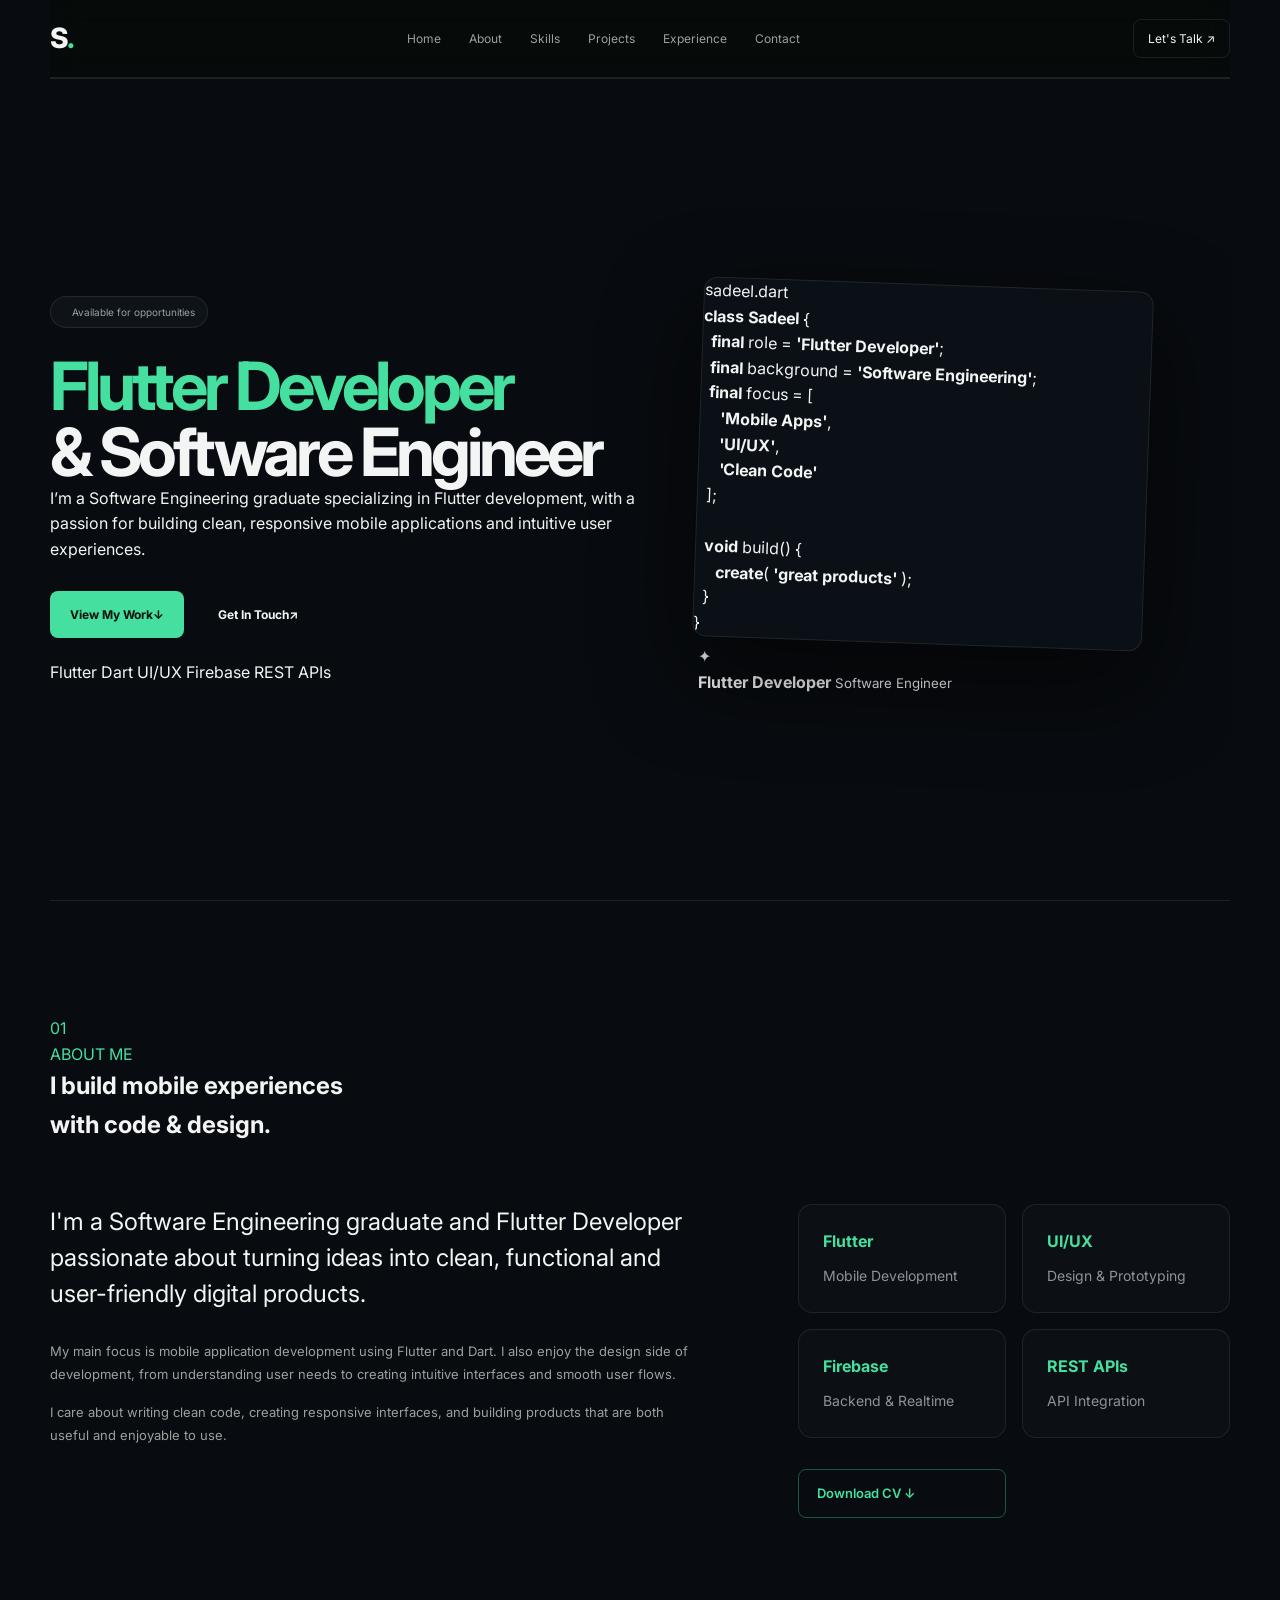
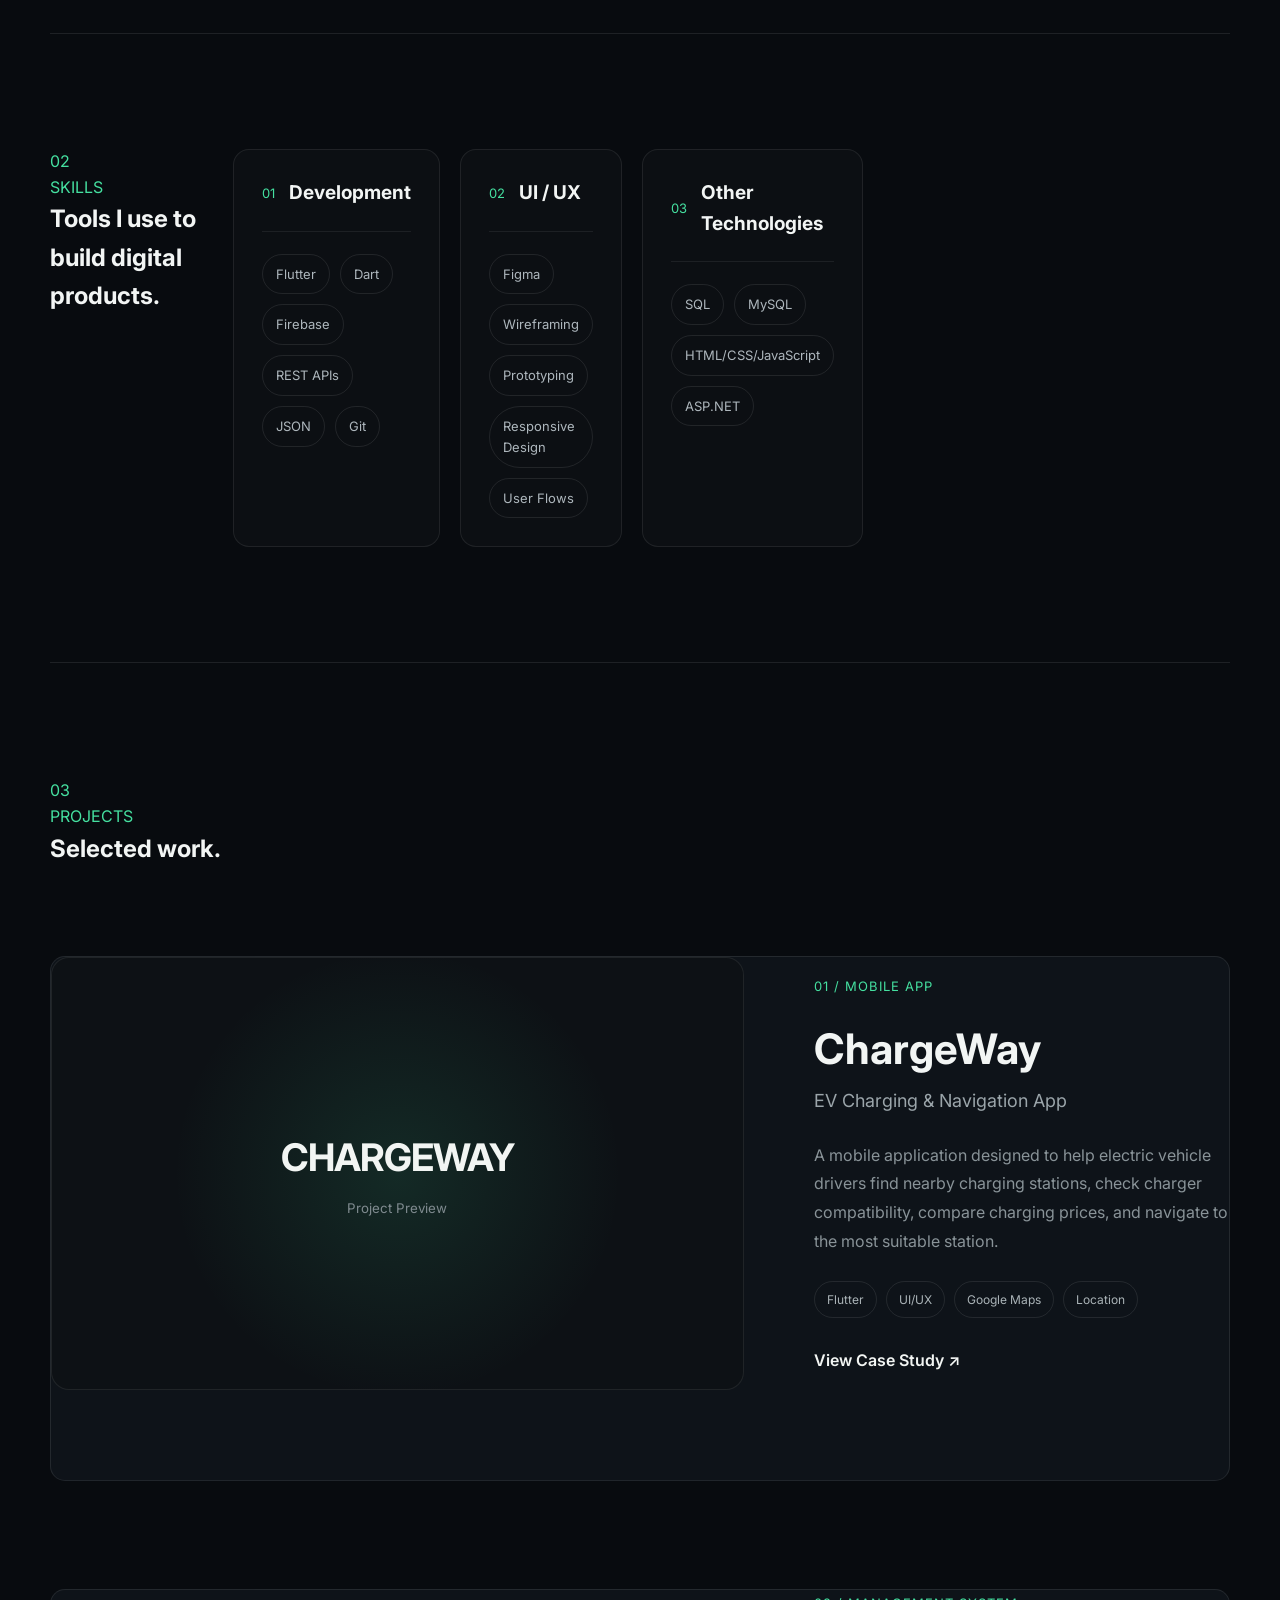
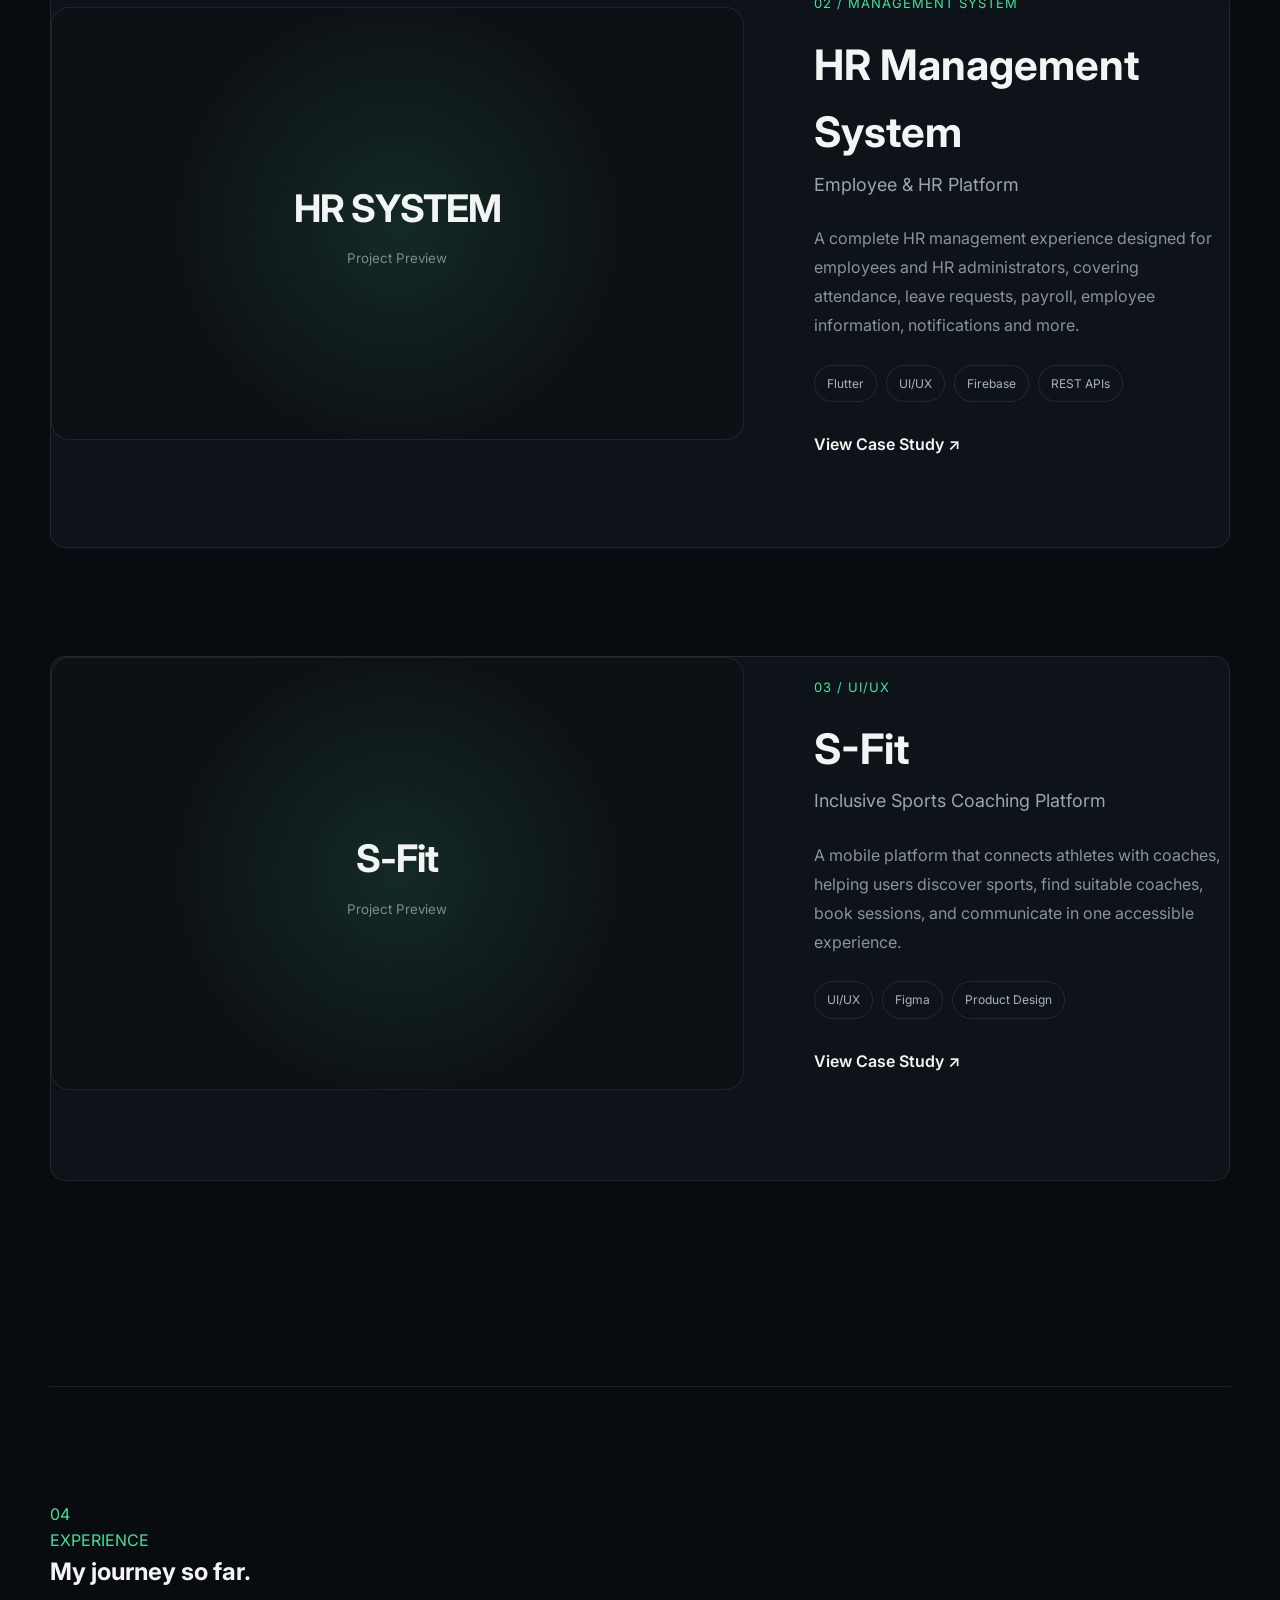
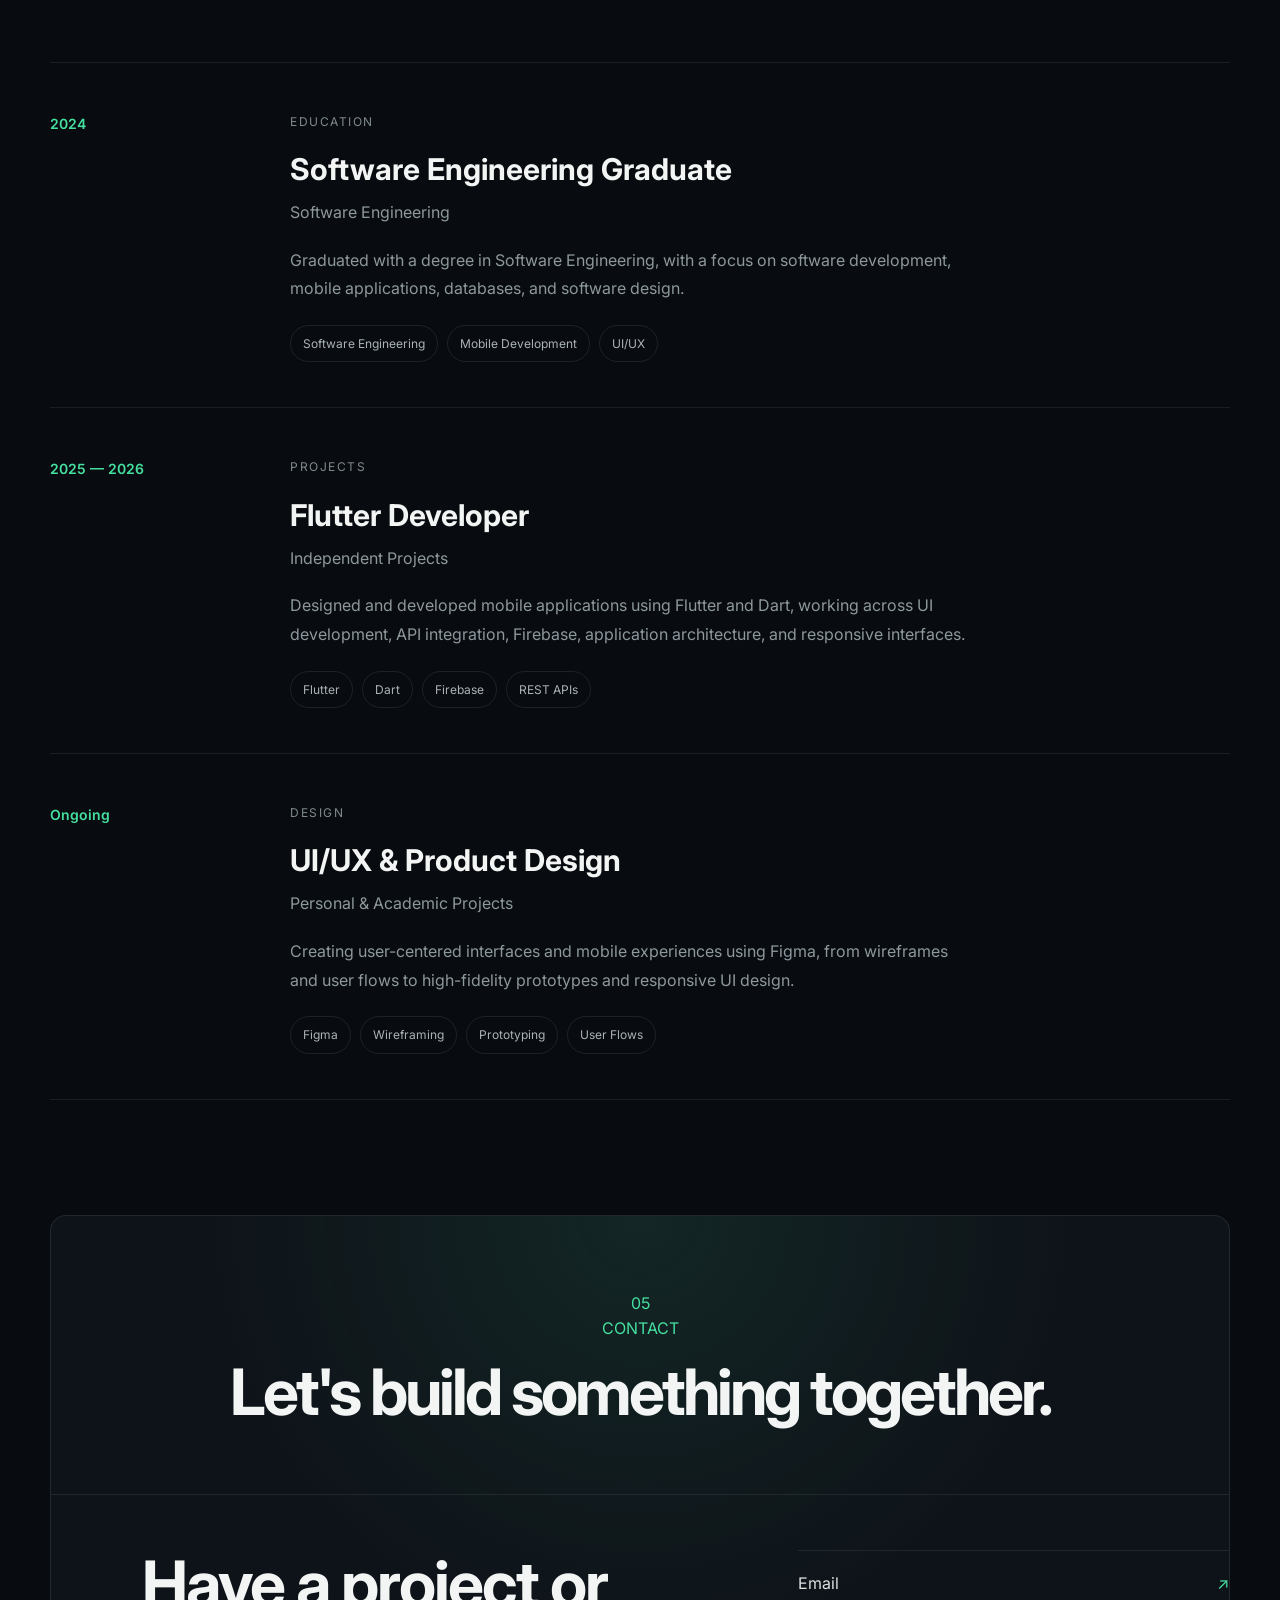
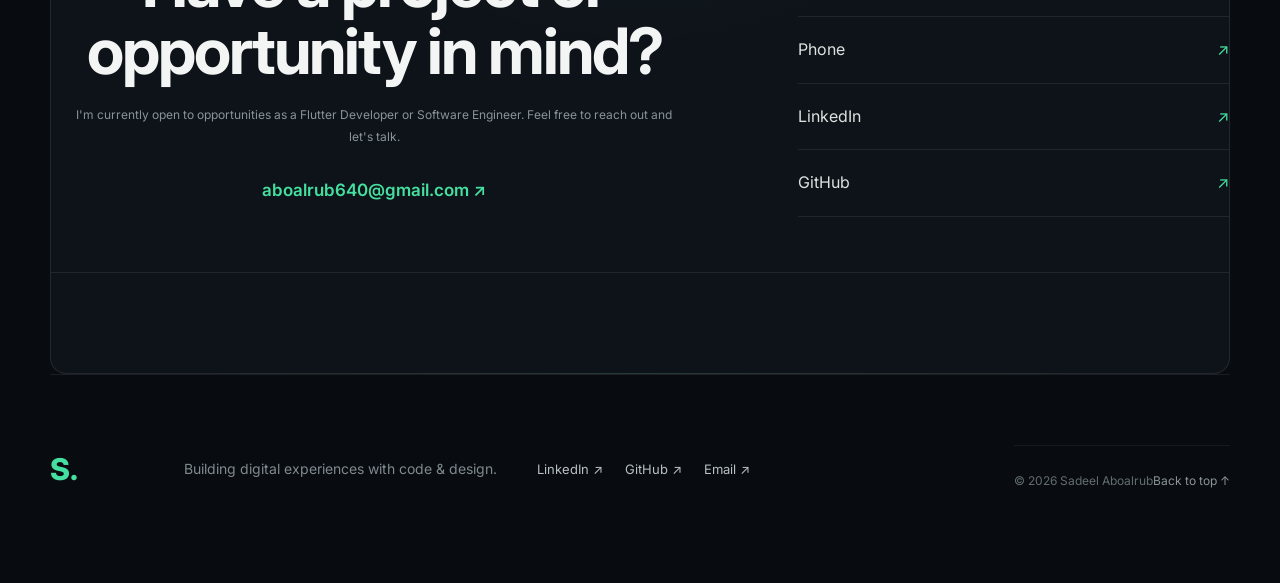
==== commit bcd33f28: "Update portfolio images" ====
--- a/index.html
+++ b/index.html
@@ -263,8 +263,7 @@
           <div class="skill-list">
             <span>SQL</span>
             <span>MySQL</span>
-            <span>PHP / Laravel</span>
-            <span>Node.js</span>
+            <span>HTML/CSS/JavaScript</span>
             <span>ASP.NET</span>
           </div>
         </div>
